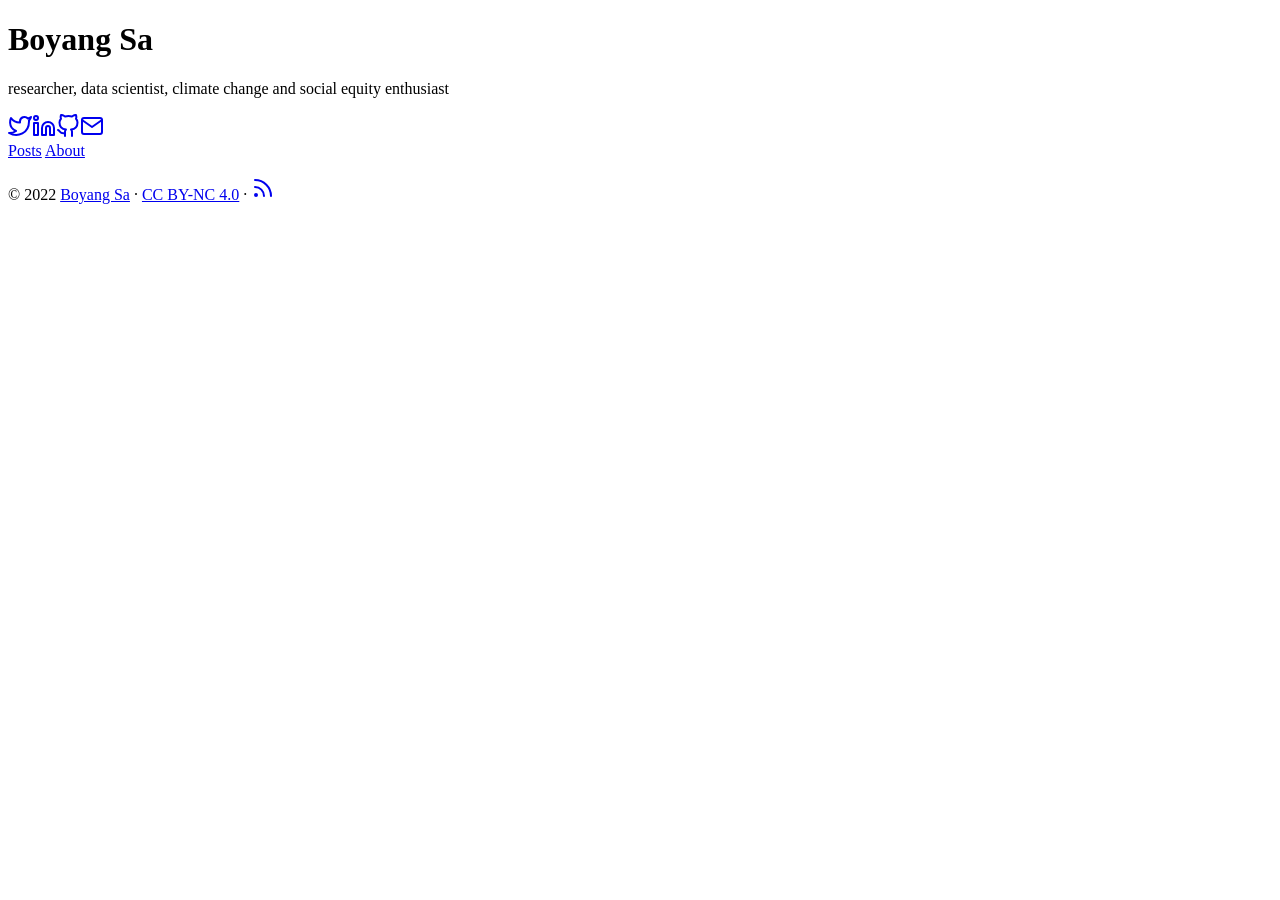
==== index.html @ eb62d7db "hugo first page" ====
<!DOCTYPE html>
<html lang="en-us">

<head>
	<meta name="generator" content="Hugo 0.102.3" />
	<meta charset="UTF-8">
	<meta name="viewport" content="width=device-width, initial-scale=1.0">
	<meta http-equiv="X-UA-Compatible" content="ie=edge">
	<meta name="theme-color" content="#494f5c">
	<meta name="msapplication-TileColor" content="#494f5c">
<meta itemprop="name" content="Boyang Sa">
<meta itemprop="description" content=""><meta property="og:title" content="Boyang Sa" />
<meta property="og:description" content="" />
<meta property="og:type" content="website" />
<meta property="og:url" content="https://boyangsa.com/" />

<meta name="twitter:card" content="summary"/>
<meta name="twitter:title" content="Boyang Sa"/>
<meta name="twitter:description" content=""/>

	<link rel="apple-touch-icon" sizes="180x180" href="/apple-touch-icon.png">
	<link rel="icon" type="image/png" sizes="32x32" href="/favicon-32x32.png">
	<link rel="icon" type="image/png" sizes="16x16" href="/favicon-16x16.png">
	<link rel="manifest" href="/site.webmanifest">
	<link rel="mask-icon" href="/safari-pinned-tab.svg" color="">
	<link rel="shortcut icon" href="/favicon.ico">

	<title>Boyang Sa</title>
	<link rel="alternate" type="application/rss+xml" href="https://boyangsa.com/index.xml" title="Boyang Sa" />
	<link rel="stylesheet" href="https://boyangsa.com/css/style.min.037b6ee8f8c1baab6a3d0a9da11c3ff18a7552471f16c59fd98538d5ce99208b.css" integrity="sha256-A3tu6PjBuqtqPQqdoRw/8Yp1UkcfFsWf2YU41c6ZIIs=" crossorigin="anonymous">
	
</head>

<body id="page">
	
	<div id="spotlight" class="animated fadeIn">
		<div id="home-center">
			<h1 id="home-title">Boyang Sa</h1>
			<p id="home-subtitle">researcher, data scientist, climate change and social equity enthusiast</p>
			<div id="home-social">
				<a href="https://twitter.com/MichelAndJurgen" target="_blank" rel="noopener me" title="Twitter"><svg xmlns="http://www.w3.org/2000/svg" class="feather" width="24" height="24" viewBox="0 0 24 24" fill="none" stroke="currentColor" stroke-width="2" stroke-linecap="round" stroke-linejoin="round"><path d="M23 3a10.9 10.9 0 0 1-3.14 1.53 4.48 4.48 0 0 0-7.86 3v1A10.66 10.66 0 0 1 3 4s-4 9 5 13a11.64 11.64 0 0 1-7 2c9 5 20 0 20-11.5a4.5 4.5 0 0 0-.08-.83A7.72 7.72 0 0 0 23 3z"></path></svg></a><a href="https://www.linkedin.com/in/boyang-sa/" target="_blank" rel="noopener me" title="Linkedin"><svg xmlns="http://www.w3.org/2000/svg" class="feather" width="24" height="24" viewBox="0 0 24 24" fill="none" stroke="currentColor" stroke-width="2" stroke-linecap="round" stroke-linejoin="round"><path d="M16 8a6 6 0 0 1 6 6v7h-4v-7a2 2 0 0 0-2-2 2 2 0 0 0-2 2v7h-4v-7a6 6 0 0 1 6-6z"></path><rect x="2" y="9" width="4" height="12"></rect><circle cx="4" cy="4" r="2"></circle></svg></a><a href="https://github.com/bobsa514" target="_blank" rel="noopener me" title="Github"><svg xmlns="http://www.w3.org/2000/svg" class="feather" width="24" height="24" viewBox="0 0 24 24" fill="none" stroke="currentColor" stroke-width="2" stroke-linecap="round" stroke-linejoin="round"><path d="M9 19c-5 1.5-5-2.5-7-3m14 6v-3.87a3.37 3.37 0 0 0-.94-2.61c3.14-.35 6.44-1.54 6.44-7A5.44 5.44 0 0 0 20 4.77 5.07 5.07 0 0 0 19.91 1S18.73.65 16 2.48a13.38 13.38 0 0 0-7 0C6.27.65 5.09 1 5.09 1A5.07 5.07 0 0 0 5 4.77a5.44 5.44 0 0 0-1.5 3.78c0 5.42 3.3 6.61 6.44 7A3.37 3.37 0 0 0 9 18.13V22"></path></svg></a><a href="mailto:me@boyangsa.com" target="_blank" rel="noopener me" title="Email"><svg xmlns="http://www.w3.org/2000/svg" class="feather" width="24" height="24" viewBox="0 0 24 24" fill="none" stroke="currentColor" stroke-width="2" stroke-linecap="round" stroke-linejoin="round"><path d="M4 4h16c1.1 0 2 .9 2 2v12c0 1.1-.9 2-2 2H4c-1.1 0-2-.9-2-2V6c0-1.1.9-2 2-2z"></path><polyline points="22,6 12,13 2,6"></polyline></svg></a>
			</div>
			<nav id="home-nav" class="site-nav">
				
				<a href="https://boyangsa.com/posts/">Posts</a>
				<a href="https://boyangsa.com/about">About</a>

			</nav>
		</div>
		<div id="home-footer">
			<p>
				&copy; 2022 <a href="https://boyangsa.com">Boyang Sa</a> &#183; <a href="https://creativecommons.org/licenses/by-nc/4.0/" target="_blank" rel="noopener">CC BY-NC 4.0</a> &#183; <a href="https://boyangsa.com/posts/index.xml" target="_blank" title="rss"><svg xmlns="http://www.w3.org/2000/svg" width="24" height="24" viewBox="0 0 24 24" fill="none" stroke="currentColor" stroke-width="2" stroke-linecap="round" stroke-linejoin="round" class="feather feather-rss"><path d="M4 11a9 9 0 0 1 9 9"></path><path d="M4 4a16 16 0 0 1 16 16"></path><circle cx="5" cy="19" r="1"></circle></svg></a>
			</p>
		</div>
	</div>


	<script src="https://boyangsa.com/js/bundle.min.580988ed2982bcbb74a1773c7abea97b43e4c43b9324e10cda0813ec6ec4bb67.js" integrity="sha256-WAmI7SmCvLt0oXc8er6pe0PkxDuTJOEM2ggT7G7Eu2c=" crossorigin="anonymous"></script>
	

</body>

</html>
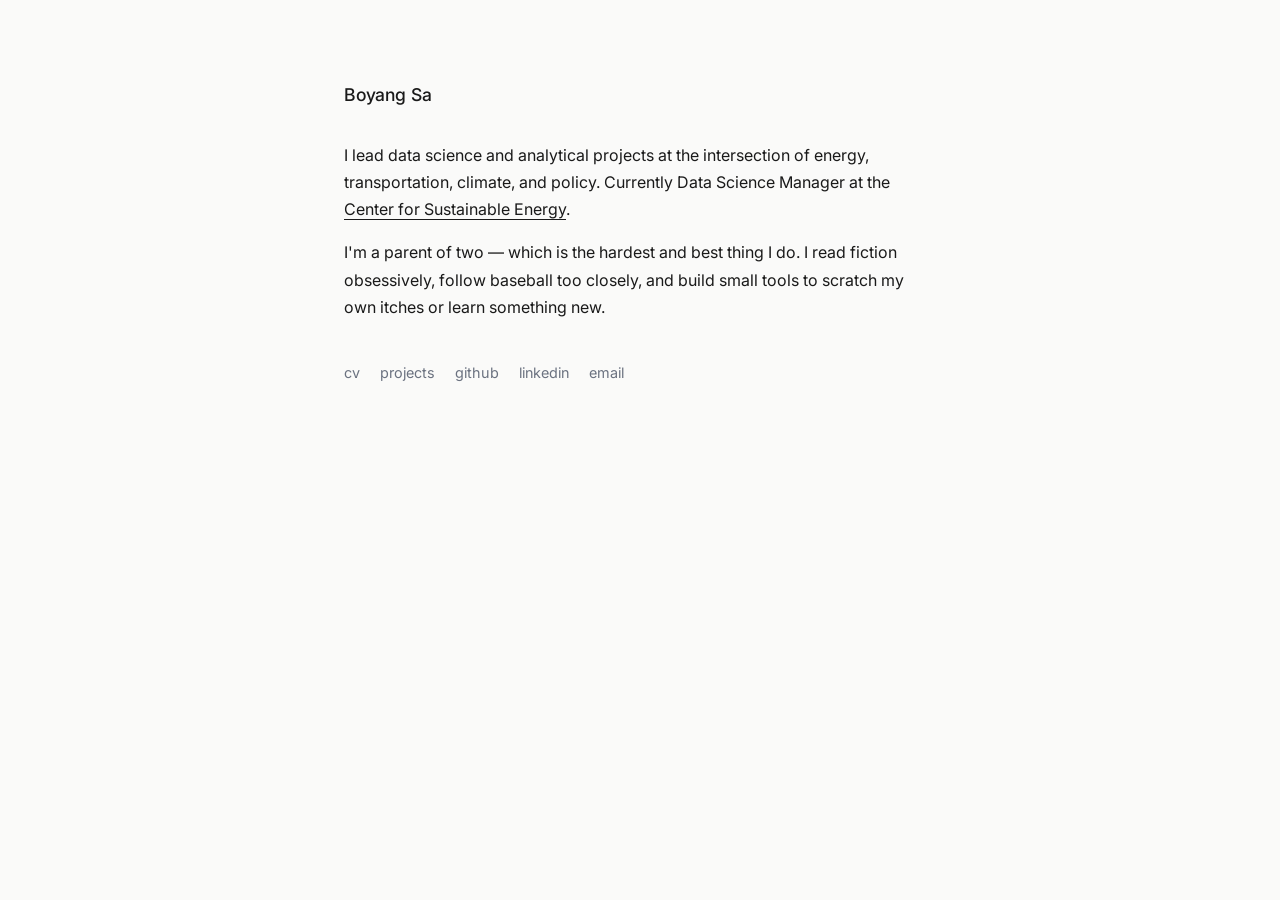
==== commit acbaafa6: "feat: add minimalist home page Co-Authored-By: Claude Sonnet 4.6 <noreply@anthropic.com>" ====
--- a/index.html
+++ b/index.html
@@ -1,63 +1,31 @@
 <!DOCTYPE html>
-<html lang="en-us">
+<html lang="en">
+<head>
+  <meta charset="UTF-8">
+  <meta name="viewport" content="width=device-width, initial-scale=1.0">
+  <title>Boyang Sa</title>
+  <meta name="description" content="Data scientist working at the intersection of energy, transportation, climate, and policy.">
+  <link rel="stylesheet" href="/style.css">
+  <link rel="icon" type="image/png" sizes="32x32" href="/favicon-32x32.png">
+  <link rel="apple-touch-icon" sizes="180x180" href="/apple-touch-icon.png">
+</head>
+<body>
+  <h1>Boyang Sa</h1>
 
-<head>
-	<meta name="generator" content="Hugo 0.102.3" />
-	<meta charset="UTF-8">
-	<meta name="viewport" content="width=device-width, initial-scale=1.0">
-	<meta http-equiv="X-UA-Compatible" content="ie=edge">
-	<meta name="theme-color" content="#494f5c">
-	<meta name="msapplication-TileColor" content="#494f5c">
-<meta itemprop="name" content="Boyang Sa">
-<meta itemprop="description" content=""><meta property="og:title" content="Boyang Sa" />
-<meta property="og:description" content="" />
-<meta property="og:type" content="website" />
-<meta property="og:url" content="https://boyangsa.com/" />
+  <p>I lead data science and analytical projects at the intersection
+  of energy, transportation, climate, and policy. Currently
+  Data Science Manager at the <a href="https://energycenter.org" target="_blank" rel="noopener">Center for Sustainable Energy</a>.</p>
 
-<meta name="twitter:card" content="summary"/>
-<meta name="twitter:title" content="Boyang Sa"/>
-<meta name="twitter:description" content=""/>
+  <p>I'm a parent of two — which is the hardest and best thing I do.
+  I read fiction obsessively, follow baseball too closely, and build
+  small tools to scratch my own itches or learn something new.</p>
 
-	<link rel="apple-touch-icon" sizes="180x180" href="/apple-touch-icon.png">
-	<link rel="icon" type="image/png" sizes="32x32" href="/favicon-32x32.png">
-	<link rel="icon" type="image/png" sizes="16x16" href="/favicon-16x16.png">
-	<link rel="manifest" href="/site.webmanifest">
-	<link rel="mask-icon" href="/safari-pinned-tab.svg" color="">
-	<link rel="shortcut icon" href="/favicon.ico">
-
-	<title>Boyang Sa</title>
-	<link rel="alternate" type="application/rss+xml" href="https://boyangsa.com/index.xml" title="Boyang Sa" />
-	<link rel="stylesheet" href="https://boyangsa.com/css/style.min.037b6ee8f8c1baab6a3d0a9da11c3ff18a7552471f16c59fd98538d5ce99208b.css" integrity="sha256-A3tu6PjBuqtqPQqdoRw/8Yp1UkcfFsWf2YU41c6ZIIs=" crossorigin="anonymous">
-	
-</head>
-
-<body id="page">
-	
-	<div id="spotlight" class="animated fadeIn">
-		<div id="home-center">
-			<h1 id="home-title">Boyang Sa</h1>
-			<p id="home-subtitle">researcher, data scientist, climate change and social equity enthusiast</p>
-			<div id="home-social">
-				<a href="https://twitter.com/MichelAndJurgen" target="_blank" rel="noopener me" title="Twitter"><svg xmlns="http://www.w3.org/2000/svg" class="feather" width="24" height="24" viewBox="0 0 24 24" fill="none" stroke="currentColor" stroke-width="2" stroke-linecap="round" stroke-linejoin="round"><path d="M23 3a10.9 10.9 0 0 1-3.14 1.53 4.48 4.48 0 0 0-7.86 3v1A10.66 10.66 0 0 1 3 4s-4 9 5 13a11.64 11.64 0 0 1-7 2c9 5 20 0 20-11.5a4.5 4.5 0 0 0-.08-.83A7.72 7.72 0 0 0 23 3z"></path></svg></a><a href="https://www.linkedin.com/in/boyang-sa/" target="_blank" rel="noopener me" title="Linkedin"><svg xmlns="http://www.w3.org/2000/svg" class="feather" width="24" height="24" viewBox="0 0 24 24" fill="none" stroke="currentColor" stroke-width="2" stroke-linecap="round" stroke-linejoin="round"><path d="M16 8a6 6 0 0 1 6 6v7h-4v-7a2 2 0 0 0-2-2 2 2 0 0 0-2 2v7h-4v-7a6 6 0 0 1 6-6z"></path><rect x="2" y="9" width="4" height="12"></rect><circle cx="4" cy="4" r="2"></circle></svg></a><a href="https://github.com/bobsa514" target="_blank" rel="noopener me" title="Github"><svg xmlns="http://www.w3.org/2000/svg" class="feather" width="24" height="24" viewBox="0 0 24 24" fill="none" stroke="currentColor" stroke-width="2" stroke-linecap="round" stroke-linejoin="round"><path d="M9 19c-5 1.5-5-2.5-7-3m14 6v-3.87a3.37 3.37 0 0 0-.94-2.61c3.14-.35 6.44-1.54 6.44-7A5.44 5.44 0 0 0 20 4.77 5.07 5.07 0 0 0 19.91 1S18.73.65 16 2.48a13.38 13.38 0 0 0-7 0C6.27.65 5.09 1 5.09 1A5.07 5.07 0 0 0 5 4.77a5.44 5.44 0 0 0-1.5 3.78c0 5.42 3.3 6.61 6.44 7A3.37 3.37 0 0 0 9 18.13V22"></path></svg></a><a href="mailto:me@boyangsa.com" target="_blank" rel="noopener me" title="Email"><svg xmlns="http://www.w3.org/2000/svg" class="feather" width="24" height="24" viewBox="0 0 24 24" fill="none" stroke="currentColor" stroke-width="2" stroke-linecap="round" stroke-linejoin="round"><path d="M4 4h16c1.1 0 2 .9 2 2v12c0 1.1-.9 2-2 2H4c-1.1 0-2-.9-2-2V6c0-1.1.9-2 2-2z"></path><polyline points="22,6 12,13 2,6"></polyline></svg></a>
-			</div>
-			<nav id="home-nav" class="site-nav">
-				
-				<a href="https://boyangsa.com/posts/">Posts</a>
-				<a href="https://boyangsa.com/about">About</a>
-
-			</nav>
-		</div>
-		<div id="home-footer">
-			<p>
-				&copy; 2022 <a href="https://boyangsa.com">Boyang Sa</a> &#183; <a href="https://creativecommons.org/licenses/by-nc/4.0/" target="_blank" rel="noopener">CC BY-NC 4.0</a> &#183; <a href="https://boyangsa.com/posts/index.xml" target="_blank" title="rss"><svg xmlns="http://www.w3.org/2000/svg" width="24" height="24" viewBox="0 0 24 24" fill="none" stroke="currentColor" stroke-width="2" stroke-linecap="round" stroke-linejoin="round" class="feather feather-rss"><path d="M4 11a9 9 0 0 1 9 9"></path><path d="M4 4a16 16 0 0 1 16 16"></path><circle cx="5" cy="19" r="1"></circle></svg></a>
-			</p>
-		</div>
-	</div>
-
-
-	<script src="https://boyangsa.com/js/bundle.min.580988ed2982bcbb74a1773c7abea97b43e4c43b9324e10cda0813ec6ec4bb67.js" integrity="sha256-WAmI7SmCvLt0oXc8er6pe0PkxDuTJOEM2ggT7G7Eu2c=" crossorigin="anonymous"></script>
-	
-
+  <nav class="nav">
+    <a href="/cv">cv</a>
+    <a href="/projects">projects</a>
+    <a href="https://github.com/bobsa514" target="_blank" rel="noopener">github</a>
+    <a href="https://www.linkedin.com/in/boyang-sa/" target="_blank" rel="noopener">linkedin</a>
+    <a href="mailto:me@boyangsa.com">email</a>
+  </nav>
 </body>
-
 </html>
--- a/style.css
+++ b/style.css
@@ -0,0 +1,194 @@
+@import url('https://fonts.googleapis.com/css2?family=Inter:wght@400;500&display=swap');
+
+*, *::before, *::after {
+  box-sizing: border-box;
+  margin: 0;
+  padding: 0;
+}
+
+:root {
+  --bg: #fafaf9;
+  --text: #1a1a1a;
+  --muted: #6b7280;
+  --subtle: #374151;
+  --border: #e5e5e3;
+  --link: #1a1a1a;
+  --max-width: 640px;
+}
+
+html {
+  font-family: 'Inter', sans-serif;
+  font-size: 16px;
+  background: var(--bg);
+  color: var(--text);
+  -webkit-font-smoothing: antialiased;
+}
+
+body {
+  max-width: var(--max-width);
+  margin: 0 auto;
+  padding: 80px 24px;
+  line-height: 1.7;
+}
+
+/* Typography */
+h1 {
+  font-size: 1.1rem;
+  font-weight: 500;
+  margin-bottom: 32px;
+  letter-spacing: -0.01em;
+}
+
+p {
+  color: var(--text);
+  margin-bottom: 16px;
+}
+
+p:last-of-type {
+  margin-bottom: 0;
+}
+
+/* Links */
+a {
+  color: var(--link);
+  text-decoration: none;
+  border-bottom: 1px solid currentColor;
+}
+
+a:hover {
+  color: var(--muted);
+}
+
+/* Nav links (home page inline links) */
+.nav {
+  margin-top: 40px;
+  display: flex;
+  flex-wrap: wrap;
+  gap: 20px;
+}
+
+.nav a {
+  color: var(--muted);
+  font-size: 0.9rem;
+  border-bottom: none;
+}
+
+.nav a:hover {
+  color: var(--text);
+}
+
+/* Back link */
+.back {
+  display: inline-block;
+  color: var(--muted);
+  font-size: 0.9rem;
+  margin-bottom: 56px;
+  border-bottom: none;
+}
+
+.back:hover {
+  color: var(--text);
+}
+
+/* Page title (cv, projects) — same as h1 but more bottom space */
+.page-title {
+  margin-bottom: 48px;
+}
+
+/* CV Timeline */
+.timeline {
+  display: flex;
+  flex-direction: column;
+}
+
+.timeline-entry {
+  display: grid;
+  grid-template-columns: 100px 1fr;
+  gap: 24px;
+  padding: 28px 0;
+  border-top: 1px solid var(--border);
+}
+
+.timeline-entry:last-child {
+  border-bottom: 1px solid var(--border);
+}
+
+.timeline-year {
+  color: var(--muted);
+  font-size: 0.85rem;
+  padding-top: 2px;
+  flex-shrink: 0;
+}
+
+.timeline-content strong {
+  font-weight: 500;
+  display: block;
+  margin-bottom: 6px;
+}
+
+.timeline-content p {
+  font-size: 0.95rem;
+  color: var(--subtle);
+  margin-bottom: 0;
+}
+
+/* Projects */
+.projects {
+  display: flex;
+  flex-direction: column;
+}
+
+.project-entry {
+  padding: 28px 0;
+  border-top: 1px solid var(--border);
+}
+
+.project-entry:last-child {
+  border-bottom: 1px solid var(--border);
+}
+
+.project-name {
+  font-weight: 500;
+  font-size: 1rem;
+  margin-bottom: 6px;
+  display: block;
+}
+
+.project-name a {
+  border-bottom: none;
+}
+
+.project-name a:hover {
+  color: var(--muted);
+}
+
+.project-desc {
+  font-size: 0.95rem;
+  color: var(--subtle);
+  margin-bottom: 10px;
+}
+
+.project-tags {
+  font-size: 0.8rem;
+  color: var(--muted);
+}
+
+/* Mobile */
+@media (max-width: 480px) {
+  body {
+    padding: 48px 20px 64px;
+  }
+
+  .back {
+    margin-bottom: 32px;
+  }
+
+  .timeline-entry {
+    grid-template-columns: 1fr;
+    gap: 4px;
+  }
+
+  .timeline-year {
+    font-size: 0.8rem;
+  }
+}
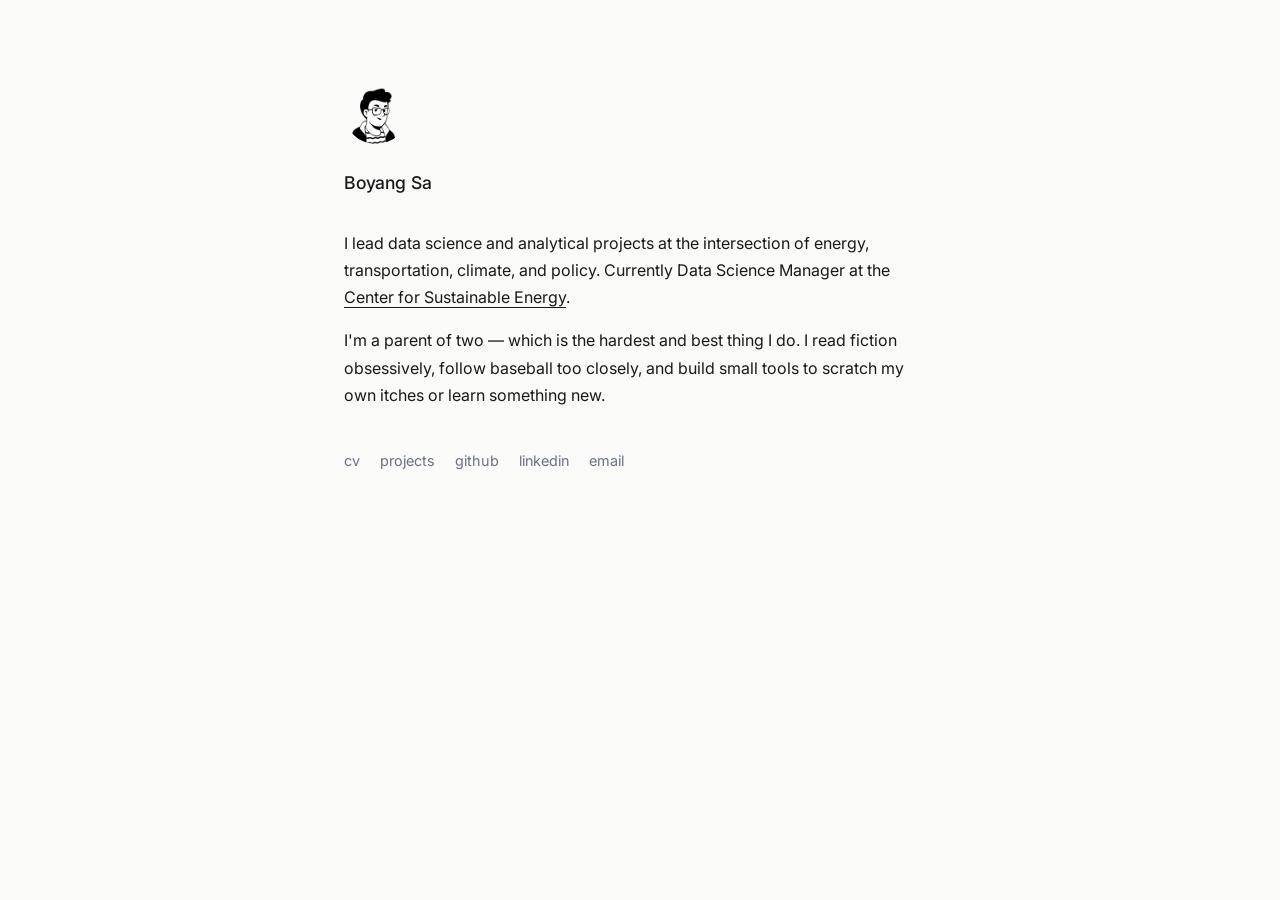
==== commit 39070553: "feat: add avatar, publications section - Add Notion-style circular avatar to home page - Add .avatar" ====
--- a/index.html
+++ b/index.html
@@ -10,6 +10,7 @@
   <link rel="apple-touch-icon" sizes="180x180" href="/apple-touch-icon.png">
 </head>
 <body>
+  <img src="/avatar.png" alt="Boyang Sa" class="avatar">
   <h1>Boyang Sa</h1>
 
   <p>I lead data science and analytical projects at the intersection
--- a/style.css
+++ b/style.css
@@ -173,6 +173,26 @@
   color: var(--muted);
 }
 
+/* Avatar */
+.avatar {
+  width: 64px;
+  height: 64px;
+  border-radius: 50%;
+  margin-bottom: 24px;
+  display: block;
+}
+
+/* Section label (publications, side projects) */
+.section-label {
+  font-size: 0.8rem;
+  font-weight: 500;
+  color: var(--muted);
+  letter-spacing: 0.06em;
+  text-transform: uppercase;
+  margin-bottom: 0;
+  margin-top: 48px;
+}
+
 /* Mobile */
 @media (max-width: 480px) {
   body {
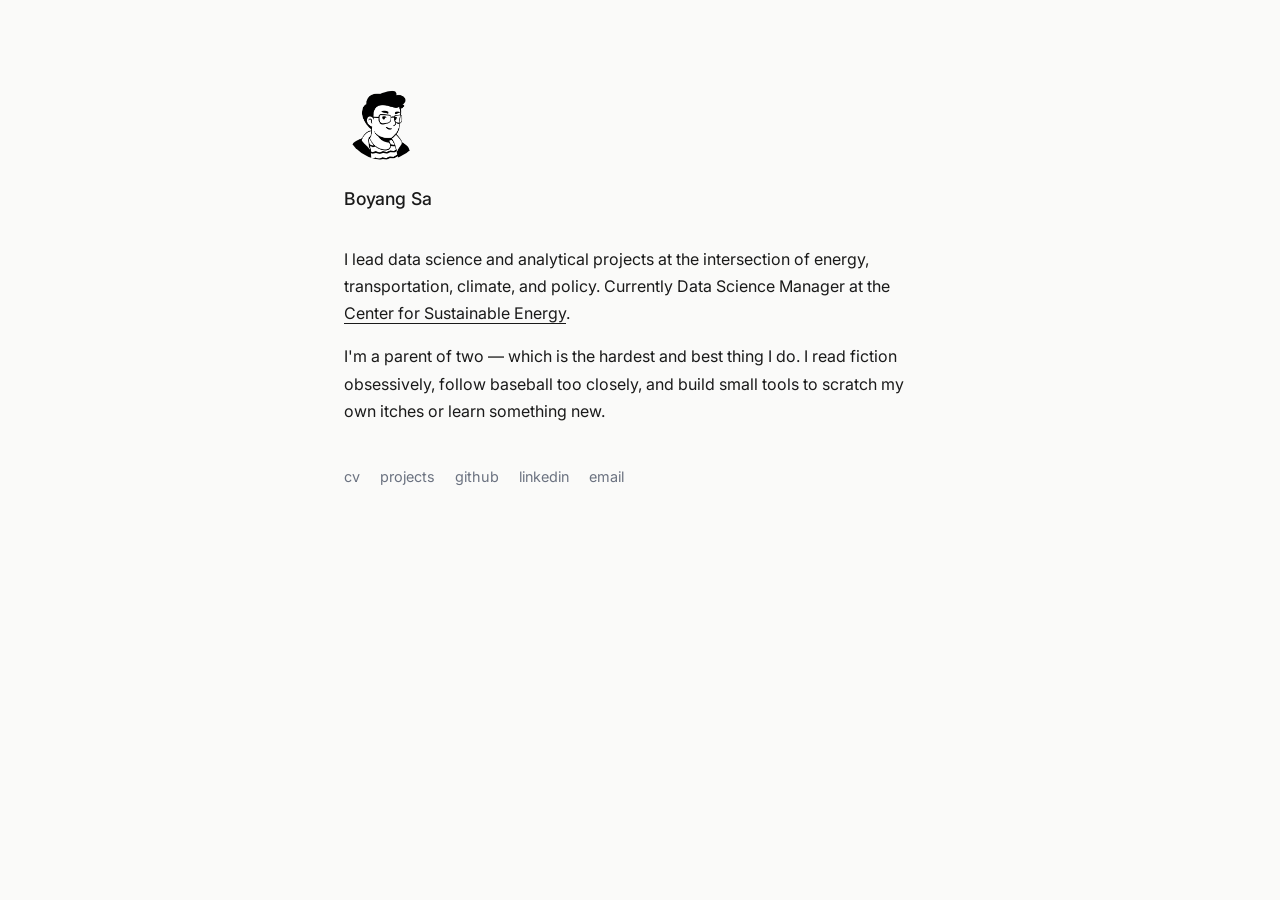
==== commit 0b3d182b: "fix: avatar 80px, use avatar as tab favicon Co-Authored-By: Claude Sonnet 4.6 <noreply@anthropic.com" ====
--- a/index.html
+++ b/index.html
@@ -6,7 +6,7 @@
   <title>Boyang Sa</title>
   <meta name="description" content="Data scientist working at the intersection of energy, transportation, climate, and policy.">
   <link rel="stylesheet" href="/style.css">
-  <link rel="icon" type="image/png" sizes="32x32" href="/favicon-32x32.png">
+  <link rel="icon" type="image/png" href="/avatar.png">
   <link rel="apple-touch-icon" sizes="180x180" href="/apple-touch-icon.png">
 </head>
 <body>
--- a/style.css
+++ b/style.css
@@ -175,11 +175,12 @@
 
 /* Avatar */
 .avatar {
-  width: 64px;
-  height: 64px;
+  width: 80px;
+  height: 80px;
   border-radius: 50%;
   margin-bottom: 24px;
   display: block;
+  object-fit: cover;
 }
 
 /* Section label (publications, side projects) */
